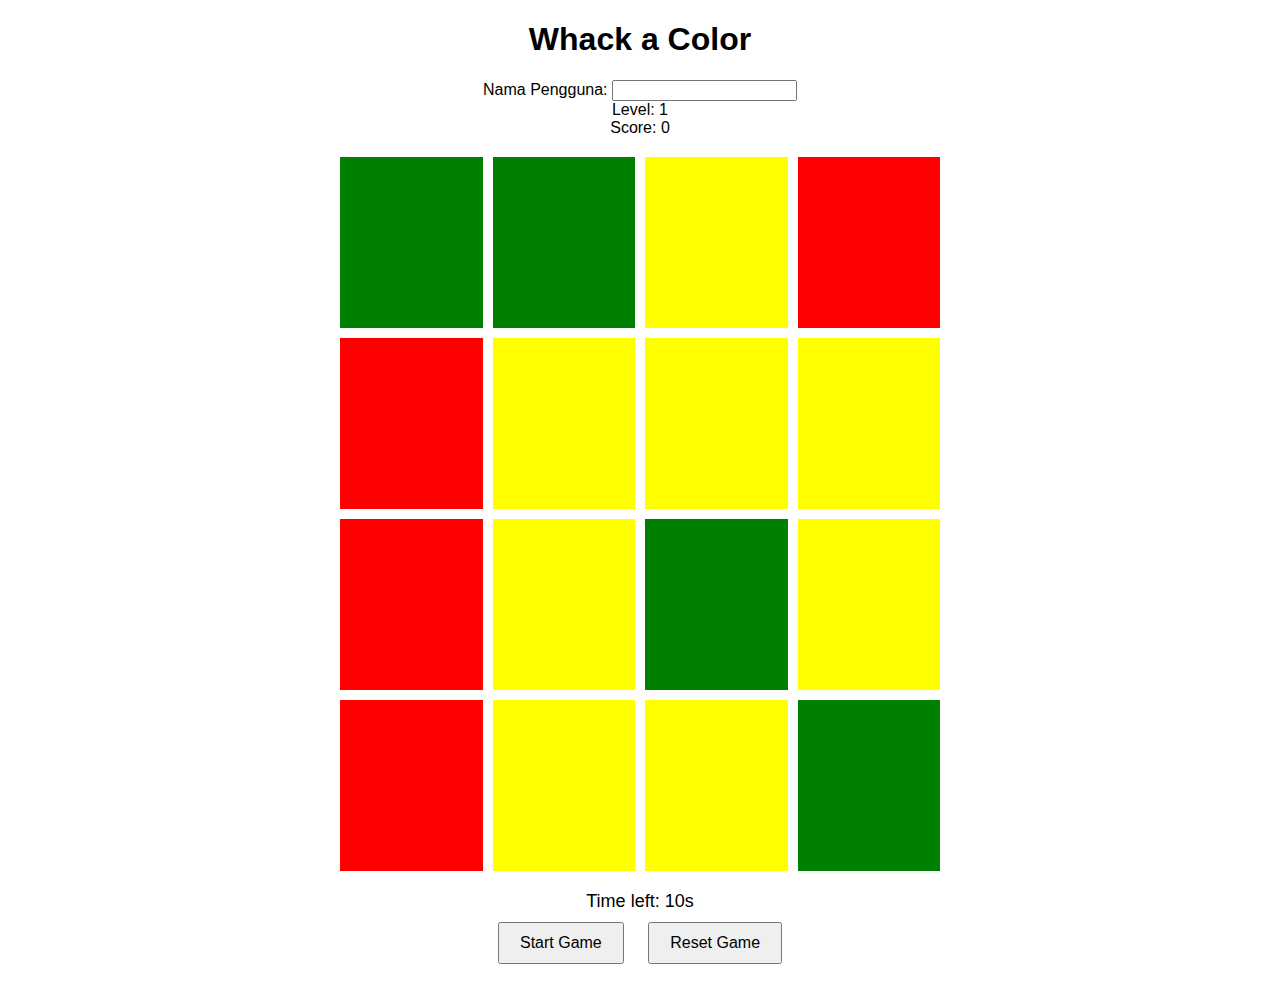
==== game.html @ 9068013a "first commit" ====
<!DOCTYPE html>
<html lang="en">
<head>
    <meta charset="UTF-8">
    <meta name="viewport" content="width=device-width, initial-scale=1.0">
    <link rel="stylesheet" href="style.css">
    <title>Whack a Color</title>
</head>
<body>
    <div class="game-container">
        <h1>Whack a Color</h1>
        <div>
            <label for="username">Nama Pengguna:</label>
            <input type="text" id="username" required>
        </div>
        <div class="level">Level: <span id="level">1</span></div>
        <div class="score">Score: <span id="score">0</span></div>
        <div class="grid" id="grid"></div>
        <div class="timer">Time left: <span id="timer">10</span>s</div>
        <button id="start">Start Game</button>
        <button id="reset">Reset Game</button>
    </div>
    <script src="script.js"></script>
</body>
</html>
---- style.css ----
body {
    font-family: Arial, sans-serif;
    text-align: center;
}

.game-container {
    max-width: 600px;
    margin: auto;
}

.grid {
    display: grid;
    grid-template-columns: repeat(4, 1fr);
    gap: 10px;
    margin: 20px 0;
}

.grid div {
    width: 100%;
    padding: 60% 0;
    position: relative;
    cursor: pointer;
}

.grid div span {
    position: absolute;
    top: 50%;
    left: 50%;
    transform: translate(-50%, -50%);
    font-size: 24px;
    font-weight: bold;
}

.timer {
    margin-top: 10px;
    font-size: 18px;
}

button {
    margin: 10px;
    padding: 10px 20px;
    font-size: 16px;
}
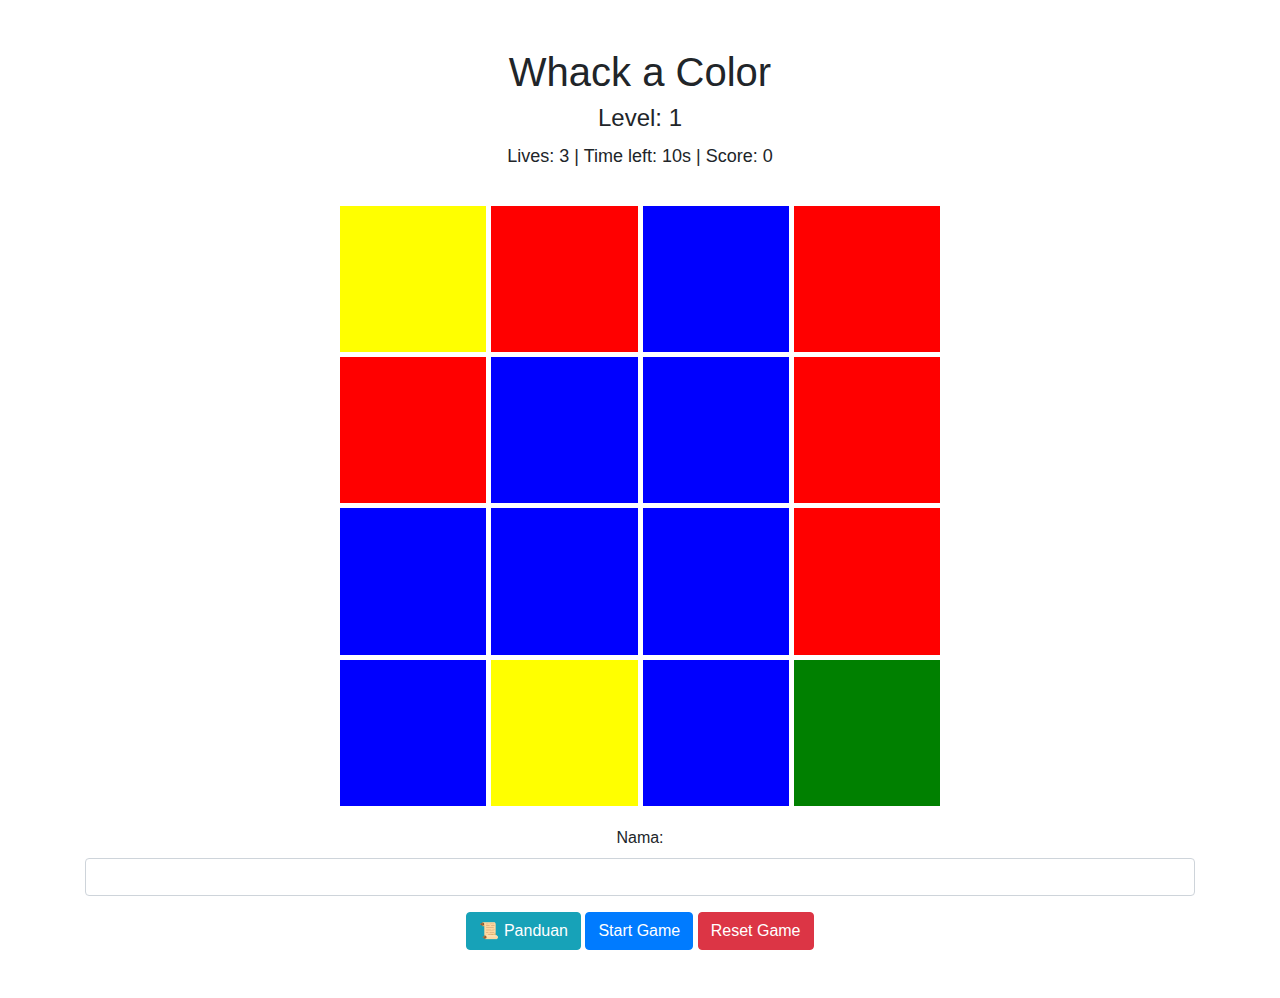
==== commit 62ecff34: "second commit" ====
--- a/game.html
+++ b/game.html
@@ -1,25 +1,55 @@
 <!DOCTYPE html>
 <html lang="en">
+
 <head>
     <meta charset="UTF-8">
     <meta name="viewport" content="width=device-width, initial-scale=1.0">
     <link rel="stylesheet" href="style.css">
+    <link href="https://stackpath.bootstrapcdn.com/bootstrap/4.3.1/css/bootstrap.min.css" rel="stylesheet">
     <title>Whack a Color</title>
 </head>
+
 <body>
-    <div class="game-container">
-        <h1>Whack a Color</h1>
-        <div>
-            <label for="username">Nama Pengguna:</label>
-            <input type="text" id="username" required>
+    <div class="container my-5">
+        <div class="text-center">
+            <h1>Whack a Color</h1>
+            <div class="level mb-1"><h4>Level: <span id="level">1</span></h3></div>
+            <div class="lives mb-3"> Lives: <span id="lives">3</span> | Time left: <span id="timer">10</span>s | Score: <span id="score">0</span></div>
+            <div class="wrapper">
+                <div class="grid" id="grid"></div>
+            </div>
+
+            <div class="floating-window text-left" id="rulesContent">
+                <h3 class="text-center">Panduan</h3>
+                <h5>Tiles</h5>
+                <p>
+                    1. Hijau  : <br> +200 score <br>
+                    2. Biru   : <br> -100 score <br>
+                    3. Kuning : <br> -100 score + acak warna <br>
+                    4. Merah  : <br> -200 score + acak warna + -1 live
+                </p>
+                <h5>Sistem game</h5>
+                <p>
+                    1. Setiap level memiliki waktu 10s <br>
+                    2. Pergantian warna akan semakin cepat seiring bertambahnya level <br>
+                    3. permainan akan selesai ketika telah mencapai level 5 atau ketika live habis
+                </p>
+                <button class="btn btn-secondary" id="closeRules">Tutup</button>
+            </div>
+
+            <div class="form-group">
+                <label for="username">Nama:</label>
+                <input type="text" class="form-control" id="username" required>
+            </div>
+            <button class="btn btn-info" id="rules">📜 Panduan</button>
+            <button class="btn btn-primary" id="start">Start Game</button>
+            <button class="btn btn-danger" id="reset">Reset Game</button>
         </div>
-        <div class="level">Level: <span id="level">1</span></div>
-        <div class="score">Score: <span id="score">0</span></div>
-        <div class="grid" id="grid"></div>
-        <div class="timer">Time left: <span id="timer">10</span>s</div>
-        <button id="start">Start Game</button>
-        <button id="reset">Reset Game</button>
     </div>
     <script src="script.js"></script>
+    <script src="https://code.jquery.com/jquery-3.3.1.slim.min.js"></script>
+    <script src="https://cdnjs.cloudflare.com/ajax/libs/popper.js/1.14.7/umd/popper.min.js"></script>
+    <script src="https://stackpath.bootstrapcdn.com/bootstrap/4.3.1/js/bootstrap.min.js"></script>
 </body>
-</html>
+
+</html>--- a/style.css
+++ b/style.css
@@ -8,29 +8,28 @@
     margin: auto;
 }
 
+.wrapper {
+    display: flex;
+    justify-content: center;
+    align-items: center;
+}
+
 .grid {
+    width: 600px;
     display: grid;
     grid-template-columns: repeat(4, 1fr);
-    gap: 10px;
+    gap: 5px;
     margin: 20px 0;
 }
 
 .grid div {
     width: 100%;
-    padding: 60% 0;
+    padding: 50%;
     position: relative;
     cursor: pointer;
 }
 
-.grid div span {
-    position: absolute;
-    top: 50%;
-    left: 50%;
-    transform: translate(-50%, -50%);
-    font-size: 24px;
-    font-weight: bold;
-}
-
+.lives,
 .timer {
     margin-top: 10px;
     font-size: 18px;
@@ -41,3 +40,26 @@
     padding: 10px 20px;
     font-size: 16px;
 }
+
+.floating-window {
+    display: none;
+    position: fixed;
+    top: 50%;
+    left: 50%;
+    transform: translate(-50%, -50%);
+    background-color: #fff;
+    border-radius: 10px;
+    padding: 20px;
+    width: 50vh;
+    text-align: center;
+    box-shadow: 0 4px 8px rgba(0, 0, 0, 0.1);
+    z-index: 1000;
+}
+
+.floating-window h3 {
+    margin-bottom: 10px;
+}
+
+.floating-window button {
+    margin-top: 10px;
+}
